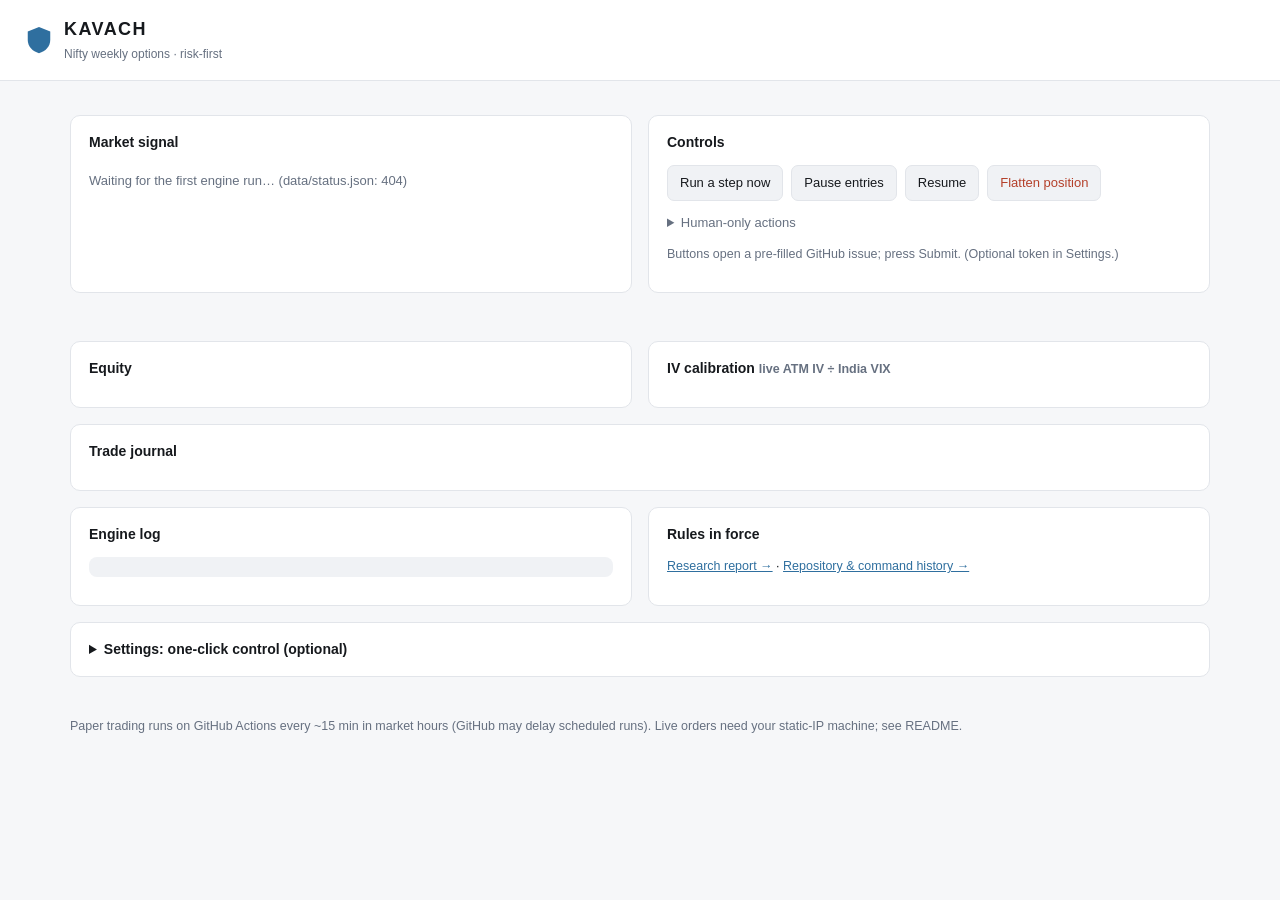
==== site/index.html @ 54ff5370 "KAVACH: Upstox paper/live engine, governor, research, GitHub Pages control room Co-Authored-By: Clau" ====
<!DOCTYPE html>
<html lang="en">
<head>
<meta charset="utf-8">
<meta name="viewport" content="width=device-width, initial-scale=1">
<title>KAVACH · control room</title>
<link rel="icon" href="data:image/svg+xml,<svg xmlns='http://www.w3.org/2000/svg' viewBox='0 0 32 32'><path d='M16 2 4 7v9c0 7 5 12 12 14 7-2 12-7 12-14V7z' fill='%232f6f9f'/></svg>">
<link rel="stylesheet" href="style.css">
</head>
<body>
<header class="top">
  <div class="brand">
    <svg viewBox="0 0 32 32" aria-hidden="true"><path d="M16 2 4 7v9c0 7 5 12 12 14 7-2 12-7 12-14V7z"/></svg>
    <div><h1>KAVACH</h1><span class="sub">Nifty weekly options · risk-first</span></div>
  </div>
  <div class="pills" id="pills"></div>
</header>

<div id="banners"></div>

<main>
  <section class="kpis" id="kpis"></section>

  <section class="grid2">
    <article class="card" id="signalCard">
      <h2>Market signal</h2>
      <div id="signal" class="muted">Loading…</div>
    </article>
    <article class="card" id="controlsCard">
      <h2>Controls</h2>
      <div class="controls">
        <button data-cmd="step" class="btn">Run a step now</button>
        <button data-cmd="pause" class="btn" id="pauseBtn">Pause entries</button>
        <button data-cmd="resume" class="btn" id="resumeBtn">Resume</button>
        <button data-cmd="flatten" class="btn danger" data-confirm="Close the open position at market quotes?">Flatten position</button>
      </div>
      <details class="adv">
        <summary>Human-only actions</summary>
        <p class="muted small">These need today's date typed exactly, as the governor requires.</p>
        <div class="row">
          <button class="btn" id="resetHalt">Reset drawdown halt</button>
          <button class="btn" id="acceptLimits">Accept edited limits.toml</button>
        </div>
      </details>
      <p class="muted small" id="cmdHint"></p>
      <div id="cmdStatus" class="small"></div>
    </article>
  </section>

  <section id="proposalWrap"></section>
  <section id="positionWrap"></section>

  <section class="grid2">
    <article class="card">
      <h2>Equity <span class="muted small" id="eqNote"></span></h2>
      <div id="equityChart" class="chart"></div>
    </article>
    <article class="card">
      <h2>IV calibration <span class="muted small">live ATM IV ÷ India VIX</span></h2>
      <div id="calib"></div>
    </article>
  </section>

  <article class="card">
    <h2>Trade journal</h2>
    <div id="journal" class="tablewrap"></div>
  </article>

  <section class="grid2">
    <article class="card">
      <h2>Engine log</h2>
      <pre id="log" class="log"></pre>
    </article>
    <article class="card">
      <h2>Rules in force</h2>
      <div id="limits"></div>
      <p class="small"><a href="report.html" target="_blank" rel="noopener">Research report →</a> · <a id="repoLink" target="_blank" rel="noopener">Repository &amp; command history →</a></p>
    </article>
  </section>

  <article class="card">
    <details id="settings">
      <summary><h2 class="inline">Settings: one-click control (optional)</h2></summary>
      <p class="small">Every control files a GitHub issue titled <code>kavach: &lt;command&gt;</code> on your repository. The runner obeys only issues opened by the repository owner, then comments the result and closes the issue.</p>
      <p class="small"><b>Without a token</b>, a button opens GitHub's new-issue page with the title pre-filled; press <i>Submit</i>. <b>With a token</b>, the button files the issue directly. Use a <i>fine-grained</i> token limited to this one repository, with only <i>Issues: Read and write</i>. It's stored only in this browser.</p>
      <form class="row" onsubmit="return false">
        <input id="tokenInput" type="password" placeholder="github_pat_…" autocomplete="off">
        <button class="btn" id="saveToken" type="button">Save</button>
        <button class="btn" id="clearToken" type="button">Forget</button>
      </form>
      <p class="small muted" id="tokenState"></p>
    </details>
  </article>
</main>

<footer class="muted small">
  Paper trading runs on GitHub Actions every ~15 min in market hours (GitHub may delay scheduled runs). Live orders need your static-IP machine; see README.
  <span id="updatedFoot"></span>
</footer>

<div id="modal" class="modal" hidden>
  <div class="modal-box">
    <h3 id="modalTitle"></h3>
    <p id="modalText" class="small"></p>
    <input id="modalInput" type="text" autocomplete="off">
    <div class="row end">
      <button class="btn" id="modalCancel">Cancel</button>
      <button class="btn primary" id="modalOk">Send</button>
    </div>
  </div>
</div>
<script src="app.js"></script>
</body>
</html>
---- site/style.css ----
:root{
  --bg:#f6f7f9;--card:#fff;--ink:#16191d;--muted:#667080;--line:#e2e5ea;--soft:#f0f2f5;
  --blue:#2f6f9f;--green:#2e7d4f;--red:#b4402a;--amber:#a86b00;--chip:#eef2f7;
  --mono:ui-monospace,SFMono-Regular,Menlo,Consolas,monospace;
}
@media (prefers-color-scheme:dark){:root{
  --bg:#0e1116;--card:#161a21;--ink:#e6e9ee;--muted:#8d97a6;--line:#262c35;--soft:#1c222b;
  --blue:#6aa7d6;--green:#5cbf84;--red:#e0735c;--amber:#e0a33a;--chip:#1f2630;}}
*{box-sizing:border-box}
body{margin:0;background:var(--bg);color:var(--ink);font:14px/1.5 -apple-system,BlinkMacSystemFont,"Segoe UI",Roboto,sans-serif}
a{color:var(--blue)}
code{font-family:var(--mono);background:var(--soft);padding:1px 5px;border-radius:4px;font-size:12px}
.top{display:flex;justify-content:space-between;align-items:center;gap:16px;flex-wrap:wrap;padding:16px 24px;border-bottom:1px solid var(--line);background:var(--card);position:sticky;top:0;z-index:5}
.brand{display:flex;gap:10px;align-items:center}
.brand svg{width:30px;height:30px;fill:var(--blue)}
.brand h1{font-size:18px;margin:0;letter-spacing:.08em}
.brand .sub{color:var(--muted);font-size:12px}
.pills{display:flex;gap:6px;flex-wrap:wrap}
.pill{font-size:12px;padding:3px 10px;border-radius:999px;background:var(--chip);color:var(--muted);white-space:nowrap}
.pill.ok{color:var(--green)}.pill.bad{color:var(--red)}.pill.warn{color:var(--amber)}.pill.live{background:var(--red);color:#fff}
main{max-width:1180px;margin:0 auto;padding:18px 20px 40px;display:flex;flex-direction:column;gap:16px}
.card{background:var(--card);border:1px solid var(--line);border-radius:10px;padding:16px 18px;min-width:0}
.card h2{font-size:14px;margin:0 0 12px;font-weight:650}
h2.inline{display:inline;margin:0}
.grid2{display:grid;grid-template-columns:1fr 1fr;gap:16px}
@media (max-width:820px){.grid2{grid-template-columns:1fr}}
.kpis{display:grid;grid-template-columns:repeat(auto-fit,minmax(150px,1fr));gap:12px}
.kpi{background:var(--card);border:1px solid var(--line);border-radius:10px;padding:12px 14px}
.kpi .l{font-size:12px;color:var(--muted)}
.kpi .v{font-size:22px;font-weight:650;font-variant-numeric:tabular-nums;margin-top:2px}
.kpi .s{font-size:12px;color:var(--muted)}
.pos{color:var(--green)}.neg{color:var(--red)}
.muted{color:var(--muted)}.small{font-size:12.5px}
.banner{max-width:1180px;margin:12px auto 0;padding:10px 16px;border-radius:8px;border:1px solid var(--line);background:var(--card);display:flex;gap:10px;align-items:center}
.banner.bad{border-color:var(--red)}.banner.warn{border-color:var(--amber)}.banner.info{border-color:var(--blue)}
.banner b{white-space:nowrap}
.sig{display:grid;grid-template-columns:repeat(3,1fr);gap:10px;margin-bottom:12px}
.sig div{background:var(--soft);border-radius:8px;padding:8px 10px}
.sig .l{font-size:11.5px;color:var(--muted)}.sig .v{font-size:17px;font-weight:600;font-variant-numeric:tabular-nums}
.gate{display:flex;flex-direction:column;gap:5px}
.gate .g{display:flex;justify-content:space-between;font-size:13px;padding:4px 0;border-bottom:1px dashed var(--line)}
.dot{display:inline-block;width:8px;height:8px;border-radius:50%;margin-right:6px;vertical-align:1px}
.dot.ok{background:var(--green)}.dot.bad{background:var(--red)}
.verdict{margin-top:10px;padding:8px 10px;border-radius:8px;background:var(--soft);font-size:13px}
.controls,.row{display:flex;gap:8px;flex-wrap:wrap;align-items:center}
.row.end{justify-content:flex-end}
.btn{font:inherit;font-size:13px;padding:7px 12px;border-radius:7px;border:1px solid var(--line);background:var(--soft);color:var(--ink);cursor:pointer}
.btn:hover{border-color:var(--muted)}
.btn.primary{background:var(--blue);border-color:var(--blue);color:#fff}
.btn.good{background:var(--green);border-color:var(--green);color:#fff}
.btn.danger{color:var(--red)}
.btn:disabled{opacity:.45;cursor:not-allowed}
.adv{margin-top:12px}.adv summary{cursor:pointer;font-size:13px;color:var(--muted)}
input[type=text],input[type=password]{font:inherit;padding:7px 10px;border-radius:7px;border:1px solid var(--line);background:var(--bg);color:var(--ink);min-width:260px;flex:1}
table{border-collapse:collapse;width:100%;font-size:13px;font-variant-numeric:tabular-nums}
th,td{padding:6px 8px;border-bottom:1px solid var(--line);text-align:right;white-space:nowrap}
th:first-child,td:first-child{text-align:left}
th{color:var(--muted);font-weight:600;font-size:12px}
.tablewrap{overflow-x:auto}
.chart svg{width:100%;height:auto;display:block}
.chart text{fill:var(--muted);font-size:10px}
.split{display:grid;grid-template-columns:1.2fr 1fr;gap:16px;align-items:start}
@media (max-width:820px){.split{grid-template-columns:1fr}}
.facts{display:grid;grid-template-columns:repeat(4,1fr);gap:8px;margin:10px 0}
@media (max-width:600px){.facts{grid-template-columns:repeat(2,1fr)}}
.facts div{background:var(--soft);border-radius:8px;padding:6px 10px}
.facts .l{font-size:11.5px;color:var(--muted)}.facts .v{font-weight:600;font-variant-numeric:tabular-nums}
.log{font-family:var(--mono);font-size:11.5px;max-height:320px;overflow:auto;background:var(--soft);border-radius:8px;padding:10px;margin:0;white-space:pre-wrap}
.kv{display:grid;grid-template-columns:1fr auto;gap:4px 12px;font-size:13px}
.kv span:nth-child(odd){color:var(--muted)}
footer{max-width:1180px;margin:0 auto;padding:0 20px 30px}
.modal{position:fixed;inset:0;background:rgba(0,0,0,.45);display:flex;align-items:center;justify-content:center;z-index:20}
.modal[hidden]{display:none}
.modal-box{background:var(--card);border:1px solid var(--line);border-radius:12px;padding:18px;max-width:440px;width:92%;display:flex;flex-direction:column;gap:10px}
.modal-box h3{margin:0;font-size:15px}
.legside{font-size:11px;padding:1px 6px;border-radius:4px;background:var(--chip)}
.legside.BUY{color:var(--green)}.legside.SELL{color:var(--red)}
.empty{color:var(--muted);font-size:13px;padding:6px 0}
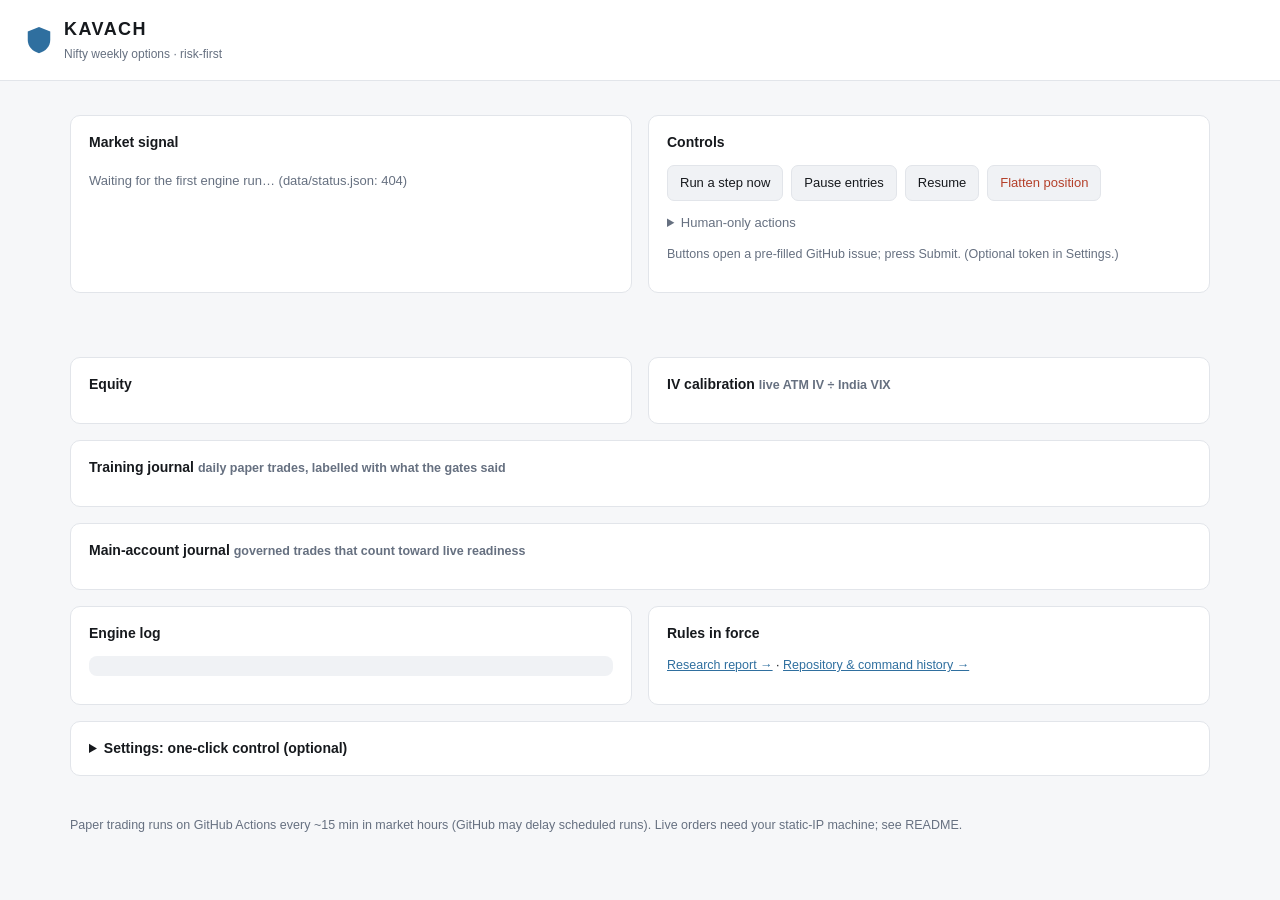
==== commit 3fb5734b: "training book: one 1-lot paper trade proposed every trading day, gates recorded not enforced; dashbo" ====
--- a/site/index.html
+++ b/site/index.html
@@ -49,6 +49,7 @@
 
   <section id="proposalWrap"></section>
   <section id="positionWrap"></section>
+  <section id="trainingWrap"></section>
 
   <section class="grid2">
     <article class="card">
@@ -62,7 +63,12 @@
   </section>
 
   <article class="card">
-    <h2>Trade journal</h2>
+    <h2>Training journal <span class="muted small">daily paper trades, labelled with what the gates said</span></h2>
+    <div id="tjournal" class="tablewrap"></div>
+  </article>
+
+  <article class="card">
+    <h2>Main-account journal <span class="muted small">governed trades that count toward live readiness</span></h2>
     <div id="journal" class="tablewrap"></div>
   </article>
 
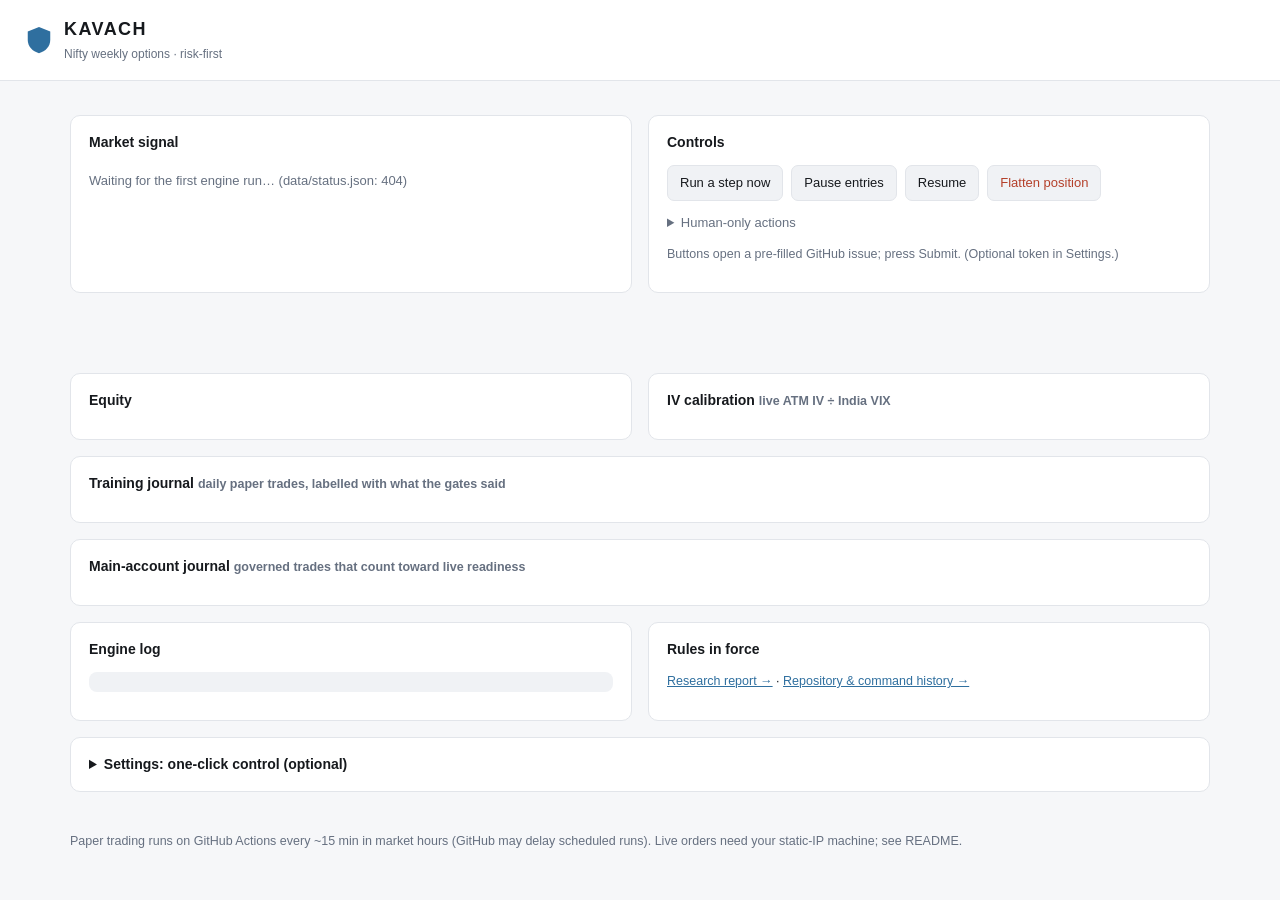
==== commit 807b8ead: "crude: MCX Crude Oil Mini books (gated monthly condor + daily training), MCX calendar, Upstox MCX ch" ====
--- a/site/index.html
+++ b/site/index.html
@@ -50,6 +50,7 @@
   <section id="proposalWrap"></section>
   <section id="positionWrap"></section>
   <section id="trainingWrap"></section>
+  <section id="crudeWrap"></section>
 
   <section class="grid2">
     <article class="card">
